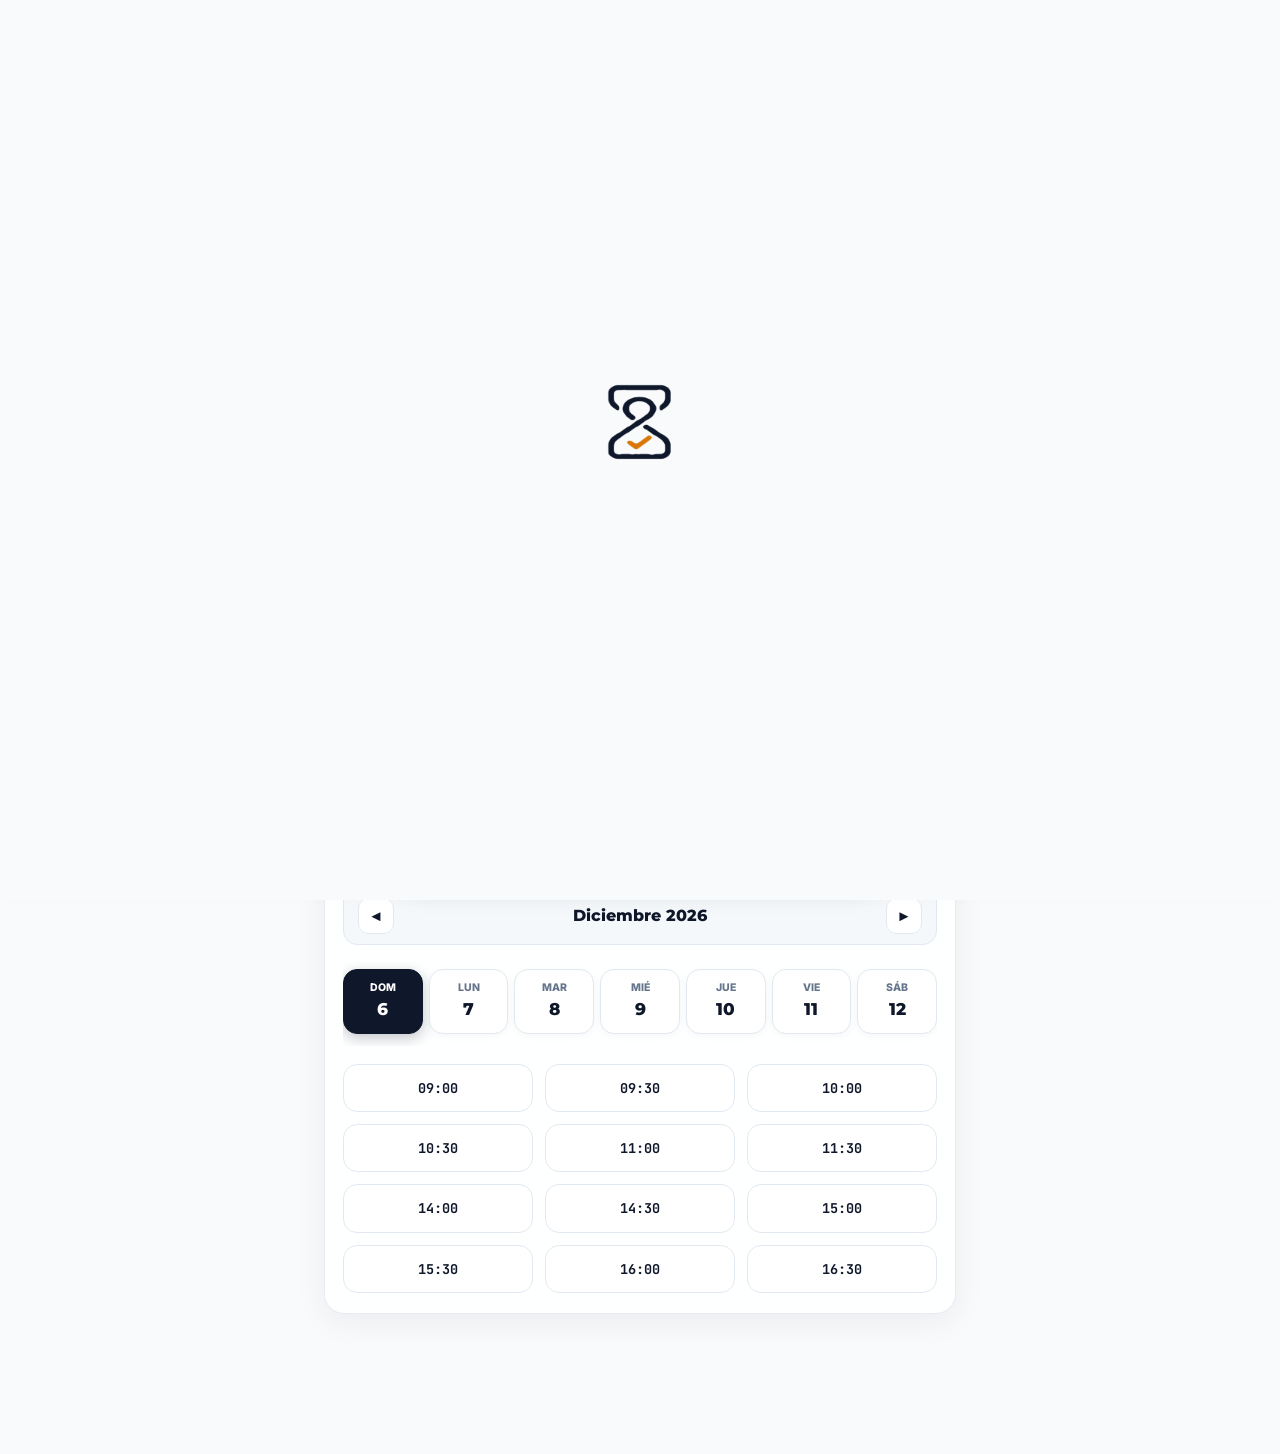
==== static/index.html @ 1163bff1 "fix(mobile): force dark theme-color #1D2524 for phone status bar with white system icons in PWA" ====
<!DOCTYPE html>
<html class="light" lang="es">
<head>
  <meta charset="utf-8"/>
  <meta content="width=device-width, initial-scale=1.0, maximum-scale=1.0, user-scalable=no" name="viewport"/>
  <title>Consultorio Dr. Alejandro Pérez</title>
  <meta property="og:title" content="Consultorio Dr. Alejandro Pérez">
  <meta property="og:description" content="Agenda de turnos online">
  <link rel="icon" type="image/png" href="/static/favicon.png">
  <script>
    (function() {
      try {
        var saved = localStorage.getItem('prontoturno_theme');
        var isDark = saved === 'dark' || (!saved && window.matchMedia && window.matchMedia('(prefers-color-scheme: dark)').matches);
        if (isDark) {
          document.documentElement.classList.add('dark');
          document.documentElement.classList.remove('light');
        } else {
          document.documentElement.classList.remove('dark');
          document.documentElement.classList.add('light');
        }
      } catch(e) {}
    })();
  </script>
  <meta name="theme-color" content="#F8FAFC" id="meta-theme-color">
  <link rel="apple-touch-icon" href="/static/img/icon-192.png">
  <link rel="manifest" href="/static/manifest.json">
  <meta name="apple-mobile-web-app-capable" content="yes">
  <meta name="apple-mobile-web-app-status-bar-style" content="default">
  
  <!-- Fonts: Montserrat, Inter, JetBrains Mono -->
  <link href="https://fonts.googleapis.com/css2?family=Inter:wght@400;500;600;700&family=Montserrat:wght@600;700;800&family=JetBrains+Mono:wght@500;600;700&display=swap" rel="stylesheet"/>
  
  <!-- CSS Personalizado Ultra-Ajustado -->
  <link rel="stylesheet" href="/static/css/styles.css?v=20260904-obsidian-v12">
</head>
<body>

  <!-- ProntoTurno Animated Splash Screen (Breathing Hourglass & Smooth Sliding Text) -->
  <div id="app-splash-screen" class="splash-screen-overlay">
    <div class="splash-content-box">
      <div class="splash-logo-container">
        <img src="/static/img/prontoturno-icon.png" alt="ProntoTurno" class="splash-logo-img light-only" />
        <img src="/static/img/prontoturno-icon-dark.png" alt="ProntoTurno" class="splash-logo-img dark-only" />
      </div>
      <div class="splash-brand-title">
        <span class="splash-brand-name">ProntoTurno</span>
        <span class="splash-brand-badge">App</span>
      </div>
    </div>
  </div>

  <div class="app-container">
    
    <!-- Header Fijo Institucional (Fondo #F8FAFC idéntico al cuerpo) -->
    <header class="brand-header-sticky">
      <div class="sticky-top-bar">
        <!-- Isotipo y Marca Oficial ProntoTurno App (Ultra-HD Vectorial) -->
        <div class="tuturno-logo-box">
          <img src="/static/img/prontoturno-icon.png" alt="ProntoTurno" class="prontoturno-header-icon light-only" />
          <img src="/static/img/prontoturno-icon-dark.png" alt="ProntoTurno" class="prontoturno-header-icon dark-only" />
          <div class="brand-title-box">
            <span class="brand-name">ProntoTurno</span>
            <span class="brand-badge-app">App</span>
          </div>
        </div>

        <!-- Botón Modo Oscuro / Claro Premium -->
        <button id="theme-toggle-pwa" title="Cambiar a Modo Oscuro / Claro" class="theme-toggle-btn" aria-label="Cambiar tema">
          <svg id="pwa-theme-icon-moon" width="17" height="17" viewBox="0 0 24 24" fill="none" stroke="currentColor" stroke-width="2.2" stroke-linecap="round" stroke-linejoin="round">
            <path d="M21 12.79A9 9 0 1 1 11.21 3 7 7 0 0 0 21 12.79z"></path>
          </svg>
          <svg id="pwa-theme-icon-sun" width="17" height="17" viewBox="0 0 24 24" fill="none" stroke="#F59E0B" stroke-width="2.2" stroke-linecap="round" stroke-linejoin="round" style="display: none;">
            <circle cx="12" cy="12" r="5"></circle>
            <line x1="12" y1="1" x2="12" y2="3"></line>
            <line x1="12" y1="21" x2="12" y2="23"></line>
            <line x1="4.22" y1="4.22" x2="5.64" y2="5.64"></line>
            <line x1="18.36" y1="18.36" x2="19.78" y2="19.78"></line>
            <line x1="1" y1="12" x2="3" y2="12"></line>
            <line x1="21" y1="12" x2="23" y2="12"></line>
            <line x1="4.22" y1="19.78" x2="5.64" y2="18.36"></line>
            <line x1="18.36" y1="5.64" x2="19.78" y2="4.22"></line>
          </svg>
        </button>
      </div>

      <!-- Nombre del Consultorio / Dr. Alejandro Pérez (Fondo #F8FAFC) -->
      <div class="client-business-header">
        <div>
          <h1 class="client-doctor-name">Dr. Alejandro Pérez</h1>
          <p class="client-doctor-sub">Consultorio Odontológico Especializado</p>
        </div>
      </div>
    </header>
    
    <!-- Banner Limpio y Claro de Reprogramación con Isotipo Oficial -->
    <div id="express-reschedule-banner" style="display: none; background: #FFFFFF; border: 1.5px solid #E2E8F0; border-radius: 20px; padding: 16px 18px; margin-bottom: 18px; box-shadow: 0 4px 16px rgba(15, 23, 42, 0.05);">
      <div style="display: flex; align-items: flex-start; gap: 14px;">
        <div style="width: 42px; height: 42px; border-radius: 12px; background: #F8FAFC; border: 1px solid #E2E8F0; display: flex; align-items: center; justify-content: center; flex-shrink: 0; margin-top: 2px;">
          <img src="/static/img/prontoturno-icon.png" alt="ProntoTurno" style="width: 26px; height: 26px; object-fit: contain;" />
        </div>
        <div style="flex: 1; min-width: 0;">
          <div style="display: flex; align-items: center; justify-content: space-between; gap: 8px; margin-bottom: 4px;">
            <div style="font-family: 'Montserrat', sans-serif; font-size: 15px; font-weight: 800; color: #0F172A; line-height: 1.2;" id="express-greeting-title">Reprogramando Turno</div>
            <span style="padding: 3px 8px; background: #FEF3C7; border: 1px solid #FDE68A; border-radius: 8px; font-size: 10.5px; font-weight: 700; color: #92400E; font-family: 'JetBrains Mono', monospace; flex-shrink: 0;">
              Paso Único
            </span>
          </div>
          <div style="font-family: 'Inter', sans-serif; font-size: 13px; color: #334155; margin-bottom: 6px;">
            Tratamiento: <strong style="color: #D97706; font-weight: 700;" id="express-service-name">Odontología</strong>
          </div>
          <div style="display: inline-flex; align-items: center; gap: 6px; padding: 4px 10px; background: #F1F5F9; border-radius: 8px; font-family: 'JetBrains Mono', monospace; font-size: 11.5px; color: #475569;" id="express-current-slot-box">
            <span>📅 Turno actual:</span>
            <strong style="color: #0F172A;" id="express-current-datetime">--/-- a las --:-- hs</strong>
          </div>
          <p style="font-family: 'Inter', sans-serif; font-size: 12px; color: #64748B; margin-top: 8px; margin-bottom: 0; line-height: 1.4;">
            Elegí tu nuevo día y horario disponible a continuación para confirmar el cambio.
          </p>
        </div>
      </div>
    </div>

    <!-- Sección: Consultar mi turno por celular -->
    <section class="section-card" id="phone-lookup-section">
      <h2 class="section-title">
        <span class="title-icon">
          <svg width="18" height="18" viewBox="0 0 24 24" fill="none" stroke="currentColor" stroke-width="2.5" stroke-linecap="round" stroke-linejoin="round"><path d="M22 16.92v3a2 2 0 0 1-2.18 2 19.79 19.79 0 0 1-8.63-3.07A19.5 19.5 0 0 1 4.69 12 19.79 19.79 0 0 1 1.61 3.5 2 2 0 0 1 3.6 1.32h3a2 2 0 0 1 2 1.72 12.84 12.84 0 0 0 .7 2.81 2 2 0 0 1-.45 2.11L7.91 9a16 16 0 0 0 6.09 6.09l1.06-.95a2 2 0 0 1 2.11-.45 12.84 12.84 0 0 0 2.81.7A2 2 0 0 1 22 16.92z"/></svg>
        </span>
        <span>¿Tenés turno? Consultá o cancelá</span>
      </h2>
      <p style="font-size: 13px; color: #64748B; margin-bottom: 16px; line-height: 1.5;">Ingresá tu número de celular para ver tu turno agendado.</p>
      <div class="phone-input-row">
        <input
          type="tel"
          id="phone-lookup-input"
          class="phone-input-field"
          placeholder="Ej: 2302208750"
          maxlength="20"
          inputmode="tel"
        />
        <button type="button" class="phone-lookup-btn" id="btn-phone-lookup">
          Consultar
        </button>
      </div>
      <div id="phone-lookup-error" style="display:none; margin-top: 10px; font-size: 12.5px; color: #DC2626; font-weight: 600;"></div>
    </section>

    <!-- Tarjeta de Cita Activa (oculta por defecto) -->
    <section class="active-appt-card" id="active-appt-section" style="display:none;">
      <div class="active-appt-header">
        <div class="active-appt-badge">● Turno Agendado</div>
        <div class="active-appt-patient-name" id="active-appt-patient-name"></div>
      </div>
      <div class="active-appt-body">
        <div class="active-appt-row">
          <span class="active-appt-label">Tratamiento</span>
          <span class="active-appt-value" id="active-appt-service"></span>
        </div>
        <div class="active-appt-row">
          <span class="active-appt-label">Fecha</span>
          <span class="active-appt-value" id="active-appt-date"></span>
        </div>
        <div class="active-appt-row">
          <span class="active-appt-label">Horario</span>
          <span class="active-appt-value" id="active-appt-time"></span>
        </div>
      </div>
      <div class="active-appt-actions">
        <button type="button" class="appt-btn-cancel" id="btn-appt-cancel">Cancelar turno</button>
        <button type="button" class="appt-btn-reschedule" id="btn-appt-reschedule">Reprogramar</button>
      </div>
      <!-- Mensaje de confirmación tras cancelar -->
      <div id="appt-cancel-confirm" style="display:none; margin-top: 14px; padding: 12px 16px; background: rgba(220,38,38,0.07); border: 1.5px solid rgba(220,38,38,0.2); border-radius: 10px; font-size: 13px; color: #DC2626; font-weight: 600; text-align: center;">
        Turno cancelado. El horario quedó disponible para otros pacientes.
      </div>
    </section>

    <!-- Indicador Compacto del Tratamiento Seleccionado -->
    <div class="service-collapsed-bar" id="service-collapsed-bar">
      <div>
        <div style="font-size: 10px; text-transform: uppercase; color: #64748B; font-weight: 700; letter-spacing: 0.05em;">Tratamiento Elegido</div>
        <div class="collapsed-service-name" id="collapsed-service-name">Ortodoncia / Control</div>
      </div>
      <button type="button" class="collapsed-change-btn" id="btn-change-service">
        <span>Cambiar ▾</span>
      </button>
    </div>

    <!-- 1. Selecciona un Servicio (Grid Bento de 2 Columnas) -->
    <section class="section-card" id="services-section">
      <h2 class="section-title">
        <span class="title-icon">
          <svg width="18" height="18" viewBox="0 0 24 24" fill="none" stroke="currentColor" stroke-width="2.5" stroke-linecap="round" stroke-linejoin="round"><path d="M19 14c1.49-1.46 3-3.21 3-5.5A5.5 5.5 0 0 0 16.5 3c-1.76 0-3 .5-4.5 2-1.5-1.5-2.74-2-4.5-2A5.5 5.5 0 0 0 2 8.5c0 2.3 1.5 4.05 3 5.5l7 7Z"/></svg>
        </span>
        <span>1. Tratamiento / Especialidad</span>
      </h2>

      <div class="service-grid" id="services-container">
        <!-- Renderizado dinámico de tratamientos -->
      </div>
    </section>

    <!-- 2. Elige Fecha y Horario (Calendario sin días pasados) -->
    <section class="calendar-card" id="calendar-section">
      <h2 class="section-title">
        <span class="title-icon">
          <svg width="18" height="18" viewBox="0 0 24 24" fill="none" stroke="currentColor" stroke-width="2.5" stroke-linecap="round" stroke-linejoin="round"><rect x="3" y="4" width="18" height="18" rx="2" ry="2"/><line x1="16" y1="2" x2="16" y2="6"/><line x1="8" y1="2" x2="8" y2="6"/><line x1="3" y1="10" x2="21" y2="10"/></svg>
        </span>
        <span>2. Día y Horario Disponible</span>
      </h2>
      
      <!-- Navegador de Mes Ultra-Intuitivo (◄ Agosto 2026 ►) -->
      <div class="calendar-header-nav">
        <button type="button" class="month-nav-btn" id="btn-prev-week" title="Semana anterior">◄</button>
        <span class="month-title" id="current-month-year">Agosto 2026</span>
        <button type="button" class="month-nav-btn" id="btn-next-week" title="Semana siguiente">►</button>
      </div>

      <!-- Píldoras de fechas libres encuadradas -->
      <div class="date-scroll" id="date-scroll-container">
        <!-- Solo días disponibles futuros -->
      </div>

      <!-- Grilla de Horarios Renderizada al Instante -->
      <div class="time-grid" id="slots-container">
        <!-- Horarios dinámicos libres / ocupados -->
      </div>
    </section>

  </div>

  <!-- Botón Principal 100% FIJO en la parte inferior (Sin líneas de corte, Fondo #F8FAFC) -->
  <div class="fixed-bottom-bar-wrapper">
    <button class="btn-primary-sticky" id="btn-open-modal" disabled>
      <span>Confirmar Horario Elegido</span>
      <span>→</span>
    </button>
  </div>

  <!-- Modal/Drawer de Confirmación con Resumen Claro del Turno Elegido -->
  <div class="modal-overlay" id="booking-modal">
    <div class="modal-card">
      <h3 class="font-display font-bold text-lg mb-1" id="booking-modal-title">Confirmar Reserva de Turno</h3>
      <p class="text-xs text-slate-500 mb-4">Por favor, revisa el detalle de tu cita antes de completar tus datos.</p>
      
      <!-- Banner Resumen Claro de la Especialidad, Fecha y Hora Elegida -->
      <div class="booking-summary-card">
        <div class="summary-row">
          <span class="summary-label">Tratamiento</span>
          <span class="summary-value" id="summary-service-name">Ortodoncia / Control</span>
        </div>
        <div class="summary-row">
          <span class="summary-label">Fecha y Horario</span>
          <span class="summary-value" id="summary-date-time">Martes 11 de Agosto — 10:00 hs</span>
        </div>
        <div class="summary-row">
          <span class="summary-label">Duración y Valor</span>
          <div style="display: flex; gap: 8px; align-items: center;">
            <span class="text-[11px] text-slate-400" id="summary-service-duration">⏱ 120 min</span>
            <span class="summary-value-price" id="summary-service-price">$15.000 ARS</span>
          </div>
        </div>
      </div>

      <!-- Banner de Notificación de Error Ejecutivo -->
      <div id="modal-error-banner" style="display: none; background: #FEF2F2; border: 1.5px solid #FCA5A5; border-radius: 12px; padding: 12px 14px; margin-bottom: 14px; color: #991B1B; font-size: 13px; font-weight: 600;">
        <div style="display: flex; align-items: center; gap: 8px;">
          <span style="font-size: 16px;">⚠️</span>
          <span id="modal-error-text">No se pudo procesar la reserva.</span>
        </div>
      </div>

      <form id="booking-form">
        <div class="form-group">
          <label class="form-label">Nombre Completo</label>
          <input type="text" id="patient-name" class="form-input" placeholder="Ej. Juan Pérez" required autocomplete="off">
        </div>
        
        <div class="form-group">
          <label class="form-label">Celular (WhatsApp)</label>
          <input type="tel" id="patient-phone" class="form-input" placeholder="(+54) 2302 20875" required autocomplete="off">
        </div>

        <button type="submit" class="btn-primary-sticky btn-loading-sweep" id="btn-submit-modal" style="position: static; width: 100%; margin-top: 14px;">
          <span>Finalizar Reserva de Turno ✔</span>
        </button>
        <button type="button" id="btn-close-modal" style="width: 100%; background: none; border: none; padding: 12px; margin-top: 4px; font-weight: 600; cursor: pointer; font-size: 13px;">
          Cancelar
        </button>
      </form>
    </div>
  </div>

  <!-- Modal de Éxito / Confirmación de Turno Ejecutiva -->
  <div class="modal-overlay" id="success-modal">
    <div class="modal-card" style="text-align: center; border-top: 4px solid #10B981;">
      <div style="width: 56px; height: 56px; background: rgba(16, 185, 129, 0.15); color: #10B981; border-radius: 50%; display: flex; align-items: center; justify-content: center; margin: 0 auto 16px auto; border: 1.5px solid rgba(16, 185, 129, 0.3);">
        <svg width="28" height="28" viewBox="0 0 24 24" fill="none" stroke="#10B981" stroke-width="2.8" stroke-linecap="round" stroke-linejoin="round"><path d="M22 11.08V12a10 10 0 1 1-5.93-9.14"/><polyline points="22 4 12 14.01 9 11.01"/></svg>
      </div>

      <h3 class="font-display font-bold text-xl mb-1.5" id="success-modal-title">¡Reserva Confirmada!</h3>
      <p class="text-xs text-slate-500 mb-5 leading-relaxed" id="success-modal-desc">
        Te enviamos los detalles de tu turno por WhatsApp. Te esperamos en el consultorio.
      </p>

      <div class="p-4 rounded-2xl border border-slate-200 mb-5 text-left" id="success-details-card">
        <div class="text-[10px] font-bold text-slate-400 uppercase tracking-wider font-mono mb-1">Detalle de la Cita</div>
        <div class="font-display font-bold text-base" id="success-service-name">Ortodoncia / Control</div>
        <div class="font-mono text-sm font-bold text-amber-600 mt-1" id="success-date-time">Martes 11 de Agosto a las 10:00 hs</div>
        <div class="text-xs text-slate-500 mt-1.5" id="success-doctor-name">Dr. Alejandro Pérez</div>
      </div>

      <button type="button" id="btn-close-success-modal" class="btn-primary-sticky" style="position: static; width: 100%;">
        <span>Entendido ✔</span>
      </button>

      <div class="text-[11px] text-slate-400 font-sans italic font-medium mt-3.5 text-center">
        ¡Gracias por elegirnos! • ProntoTurno App
      </div>
    </div>
  </div>

  <!-- Modal Ejecutivo de Turno Existente / Auto-Gestión -->
  <div class="modal-overlay" id="existing-appointment-modal">
    <div class="modal-card" style="text-align: center;">
      <div style="width: 52px; height: 52px; background: rgba(217, 119, 6, 0.15); color: #D97706; border-radius: 16px; display: flex; align-items: center; justify-content: center; font-size: 22px; margin: 0 auto 14px auto; border: 1.5px solid rgba(217, 119, 6, 0.3);">
        📅
      </div>
      <h3 class="font-display font-bold text-lg mb-1.5">Turno Existente Detectado</h3>
      <p class="text-xs text-slate-500 leading-relaxed mb-4" id="existing-appt-info">
        Detectamos que ya tenés un turno activo agendado para este tratamiento.
      </p>

      <div style="display: flex; flex-direction: column; gap: 10px;">
        <button type="button" id="btn-reschedule-existing" class="btn-primary-sticky" style="position: static; width: 100%;">
          <span>🔄 Sí, Reprogramar por esta nueva fecha</span>
        </button>
        
        <button type="button" id="btn-cancel-existing" style="width: 100%; background: #FEF2F2; color: #DC2626; border: 1.5px solid #FECACA; border-radius: 14px; padding: 11px; font-size: 13px; font-weight: 700; cursor: pointer; transition: all 0.2s;">
          <span>❌ Cancelar mi turno actual</span>
        </button>
        
        <button type="button" id="btn-close-existing-modal" style="width: 100%; background: none; border: none; padding: 10px; font-weight: 600; cursor: pointer; font-size: 13px;">
          Conservar mi turno (Volver)
        </button>
      </div>
    </div>
  </div>

  <script src="/static/js/app.js?v=20260904-express-v7"></script>
  <script>
    if ('serviceWorker' in navigator) {
      window.addEventListener('load', () => {
        navigator.serviceWorker.register('/static/sw.js')
          .then(reg => console.log('[PWA] Service Worker registrado:', reg.scope))
          .catch(err => console.error('[PWA] Error SW:', err));
      });
    }
  </script>
</body>
</html>
---- static/css/styles.css ----
/* TuTurno Pro - Ultra-Intuitive Executive Precision Design System */

@import url('https://fonts.googleapis.com/css2?family=Inter:wght@400;500;600;700&family=Montserrat:wght@600;700;800&family=JetBrains+Mono:wght@500;600;700&display=swap');

:root {
  --primary-navy: #0F172A;
  --primary-container: #1E293B;
  --secondary-amber: #D97706;
  --amber-dark: #92400E;
  --amber-light: #FEF3C7;
  --bg-neutral: #F8FAFC;
  --surface-card: #FFFFFF;
  --surface-subtle: #F1F5F9;
  --text-dark: #0F172A;
  --text-muted: #64748B;
  --border-light: #E2E8F0;
  --radius-sm: 8px;
  --radius-md: 14px;
  --radius-lg: 20px;
  --radius-pill: 9999px;
  --shadow-soft: 0 4px 16px -2px rgba(15, 23, 42, 0.06);
  --shadow-elevated: 0 12px 28px -4px rgba(15, 23, 42, 0.16);
}

html.dark,
body.dark-theme,
[data-theme="dark"] {
  --primary-navy: #F4F4F6;
  --primary-container: #25302E;
  --secondary-amber: #D6C265;
  --amber-dark: #E6D585;
  --amber-light: rgba(214, 194, 101, 0.18);
  --bg-neutral: #1D2524;
  --surface-card: rgba(37, 48, 46, 0.92);
  --surface-subtle: rgba(29, 37, 36, 0.85);
  --text-dark: #F4F4F6;
  --text-muted: #94A3B8;
  --border-light: rgba(106, 106, 71, 0.35);
  --shadow-soft: 0 8px 24px 0 rgba(0, 0, 0, 0.35);
  --shadow-elevated: 0 16px 44px 0 rgba(0, 0, 0, 0.5);
}

* {
  box-sizing: border-box;
  margin: 0;
  padding: 0;
  -webkit-tap-highlight-color: transparent;
}

body {
  font-family: 'Inter', sans-serif;
  background-color: var(--bg-neutral);
  color: var(--text-dark);
  line-height: 1.5;
  min-height: 100vh;
}

h1, h2, h3, h4, .font-display {
  font-family: 'Montserrat', sans-serif;
}

/* ==========================================================================
   PRONTOTURNO ANIMATED SPLASH SCREEN (BREATHING LOGO & SLIDING TEXT)
   ========================================================================== */
.splash-screen-overlay {
  position: fixed;
  inset: 0;
  z-index: 99999;
  display: flex;
  align-items: center;
  justify-content: center;
  background-color: #F8FAFC;
  transition: opacity 0.6s cubic-bezier(0.16, 1, 0.3, 1), visibility 0.6s ease;
  pointer-events: all;
}

html.dark .splash-screen-overlay,
body.dark-theme .splash-screen-overlay {
  background-color: #1D2524 !important;
}

.splash-screen-overlay.fade-out {
  opacity: 0;
  visibility: hidden;
  pointer-events: none;
}

.splash-content-box {
  display: flex;
  flex-direction: column;
  align-items: center;
  justify-content: center;
  gap: 18px;
  user-select: none;
}

.splash-logo-container {
  width: 96px;
  height: 96px;
  display: flex;
  align-items: center;
  justify-content: center;
  animation: splashBreathe 2.8s ease-in-out infinite;
}

.splash-logo-img {
  width: 100%;
  height: 100%;
  object-fit: contain;
}

/* Universal Light/Dark Theme Visibility */
.dark-only {
  display: none !important;
}
.light-only {
  display: block !important;
}
span.light-only, a.light-only, svg.light-only {
  display: inline-block !important;
}

html.dark .dark-only,
body.dark-theme .dark-only {
  display: block !important;
}
html.dark span.dark-only,
body.dark-theme span.dark-only,
html.dark svg.dark-only,
body.dark-theme svg.dark-only {
  display: inline-block !important;
}

html.dark .light-only,
body.dark-theme .light-only {
  display: none !important;
}

@keyframes splashBreathe {
  0% { transform: scale(1); filter: drop-shadow(0 4px 12px rgba(15, 23, 42, 0.08)); }
  50% { transform: scale(1.09); filter: drop-shadow(0 10px 24px rgba(214, 194, 101, 0.25)); }
  100% { transform: scale(1); filter: drop-shadow(0 4px 12px rgba(15, 23, 42, 0.08)); }
}

.splash-brand-title {
  display: flex;
  align-items: baseline;
  gap: 6px;
  opacity: 0;
  transform: translateX(-40px);
  animation: splashSlidePauseExit 2.2s cubic-bezier(0.22, 1, 0.36, 1) 0.15s forwards;
}

.splash-brand-name {
  font-family: 'Montserrat', sans-serif;
  font-size: 26px;
  font-weight: 800;
  letter-spacing: -0.03em;
  color: #0F172A;
}

html.dark .splash-brand-name,
body.dark-theme .splash-brand-name {
  color: #F4F4F6 !important;
}

.splash-brand-badge {
  font-family: 'Montserrat', sans-serif;
  font-size: 16px;
  font-weight: 800;
  color: #D97706;
}

html.dark .splash-brand-badge,
body.dark-theme .splash-brand-badge {
  color: #D6C265 !important;
}

@keyframes splashSlidePauseExit {
  0% {
    opacity: 0;
    transform: translateX(-45px);
  }
  25% {
    opacity: 1;
    transform: translateX(0);
  }
  75% {
    opacity: 1;
    transform: translateX(0);
  }
  100% {
    opacity: 0;
    transform: translateX(35px);
  }
}

/* App Main Container */
.app-container {
  max-width: 580px;
  margin: 0 auto;
  padding: 0 16px 40px 16px;
  position: relative;
}

@media (min-width: 768px) {
  .app-container {
    max-width: 680px;
    padding: 20px 24px 60px 24px;
  }
}

/* Sticky Header Corporativo Fijo (Fondo idéntico al cuerpo #F8FAFC, 100% integrado sin líneas divisorias) */
.brand-header-sticky {
  position: sticky;
  top: 0;
  z-index: 60;
  background: #F8FAFC;
  padding: 14px 16px 8px 16px;
  margin: 0 -16px 10px -16px;
  border: none !important;
  border-bottom: none !important;
  box-shadow: none !important;
}

.sticky-top-bar {
  display: flex;
  align-items: center;
  justify-content: space-between;
  margin-bottom: 8px;
}

/* Logo Oficial ProntoTurno App 100% Transparente y Nítido */
.tuturno-logo-box {
  display: flex;
  align-items: center;
  gap: 9px;
  background: transparent;
  padding: 0;
}

.prontoturno-header-icon {
  width: 32px;
  height: 32px;
  object-fit: contain;
  flex-shrink: 0;
  display: block;
}

.brand-title-box {
  display: flex;
  align-items: baseline;
  gap: 5px;
}

.brand-name {
  font-family: 'Montserrat', sans-serif;
  font-size: 20px;
  font-weight: 800;
  color: var(--primary-navy);
  letter-spacing: -0.03em;
  line-height: 1;
}

.brand-badge-app {
  font-family: 'Montserrat', sans-serif;
  font-size: 13px;
  font-weight: 800;
  color: var(--secondary-amber);
  letter-spacing: -0.01em;
}

/* Encabezado Principal del Negocio Cliente (Dr. Alejandro Pérez - Fondo #F8FAFC) */
.client-business-header {
  background: #F8FAFC;
  color: var(--primary-navy);
  border-radius: var(--radius-md);
  padding: 10px 4px 4px 4px;
  margin-top: 2px;
  display: flex;
  align-items: center;
  justify-content: space-between;
}

.client-doctor-name {
  font-family: 'Montserrat', sans-serif;
  font-size: 21px;
  font-weight: 800;
  color: var(--primary-navy);
  letter-spacing: -0.02em;
  line-height: 1.2;
}

.client-doctor-sub {
  font-size: 12px;
  color: #64748B;
  font-weight: 600;
}

/* Section Cards & Bento Grid (Efecto Vidrio / Glassmorphism) */
.section-card {
  background: rgba(255, 255, 255, 0.85);
  backdrop-filter: blur(16px);
  -webkit-backdrop-filter: blur(16px);
  border-radius: var(--radius-lg);
  padding: 20px 18px;
  margin-bottom: 16px;
  border: 1.5px solid rgba(226, 232, 240, 0.8);
  box-shadow: 0 8px 32px 0 rgba(15, 23, 42, 0.06);
  transition: all 0.3s ease;
}

.section-card.collapsed {
  display: none !important;
}

.section-title {
  font-family: 'Montserrat', sans-serif;
  font-size: 14px;
  font-weight: 800;
  color: var(--primary-navy);
  margin-bottom: 16px;
  display: flex;
  align-items: center;
  gap: 10px;
  text-transform: uppercase;
  letter-spacing: 0.04em;
}

.title-icon {
  width: 32px;
  height: 32px;
  background: rgba(15, 23, 42, 0.07);
  color: var(--primary-navy);
  border-radius: 10px;
  display: flex;
  align-items: center;
  justify-content: center;
}

/* Barra Compacta del Tratamiento Seleccionado */
.service-collapsed-bar {
  display: none;
  background: var(--primary-navy);
  color: #FFFFFF;
  border-radius: var(--radius-md);
  padding: 12px 16px;
  margin-bottom: 16px;
  justify-content: space-between;
  align-items: center;
  box-shadow: 0 6px 16px rgba(15, 23, 42, 0.15);
  animation: slideDownFade 0.3s ease forwards;
}

.service-collapsed-bar.active {
  display: flex;
}

.collapsed-service-name {
  font-family: 'Montserrat', sans-serif;
  font-size: 14.5px;
  font-weight: 800;
  color: #FFFFFF;
}

/* Botón Cambiar Discreto y Elegante */
.collapsed-change-btn {
  font-family: 'Montserrat', sans-serif;
  font-size: 11.5px;
  font-weight: 700;
  color: var(--secondary-amber);
  background: rgba(255, 255, 255, 0.1);
  border: 1px solid rgba(217, 119, 6, 0.3);
  padding: 5px 12px;
  border-radius: var(--radius-pill);
  cursor: pointer;
  transition: all 0.2s ease;
}

.collapsed-change-btn:hover,
.collapsed-change-btn:active {
  background: var(--secondary-amber);
  color: #FFFFFF;
}

/* Service Grid (2 Columnas Bento - Efecto Vidrio Translúcido) */
.service-grid {
  display: grid;
  grid-template-columns: repeat(2, 1fr);
  gap: 12px;
}

.service-card {
  background: rgba(255, 255, 255, 0.65);
  backdrop-filter: blur(12px);
  -webkit-backdrop-filter: blur(12px);
  border: 1.5px solid rgba(226, 232, 240, 0.9);
  border-radius: var(--radius-md);
  padding: 14px;
  cursor: pointer;
  transition: all 0.25s ease;
  display: flex;
  flex-direction: column;
  justify-content: space-between;
  min-height: 115px;
  position: relative;
  box-shadow: 0 4px 16px 0 rgba(15, 23, 42, 0.04);
}

.service-card:hover {
  transform: translateY(-2px);
  border-color: var(--secondary-amber);
  background: rgba(255, 255, 255, 0.85);
}

.service-card.active {
  background: rgba(255, 255, 255, 0.96);
  backdrop-filter: blur(16px);
  -webkit-backdrop-filter: blur(16px);
  border-color: var(--secondary-amber);
  box-shadow: 0 10px 28px -4px rgba(217, 119, 6, 0.3);
  transform: scale(1.01);
}

.service-card.active::before {
  content: '✓';
  position: absolute;
  top: 10px;
  right: 10px;
  width: 20px;
  height: 20px;
  background: var(--secondary-amber);
  color: white;
  border-radius: 50%;
  display: flex;
  align-items: center;
  justify-content: center;
  font-size: 11px;
  font-weight: bold;
}

.service-name {
  font-family: 'Montserrat', sans-serif;
  font-size: 13.5px;
  font-weight: 800;
  color: var(--primary-navy);
  margin-bottom: 4px;
  line-height: 1.3;
}

.service-duration {
  font-size: 11.5px;
  color: var(--text-muted);
  font-weight: 600;
}

.service-price {
  font-family: 'JetBrains Mono', monospace;
  font-size: 13px;
  font-weight: 800;
  color: var(--secondary-amber);
  margin-top: 10px;
}

/* Tarjeta del Calendario (Efecto Vidrio Translúcido) */
.calendar-card {
  background: rgba(255, 255, 255, 0.85);
  backdrop-filter: blur(16px);
  -webkit-backdrop-filter: blur(16px);
  border-radius: var(--radius-lg);
  padding: 20px 18px;
  margin-bottom: 80px;
  border: 1.5px solid rgba(226, 232, 240, 0.8);
  box-shadow: 0 8px 32px 0 rgba(15, 23, 42, 0.06);
  /* Aislar layout para que clicks en date-pill no propaguen reflow fuera de la tarjeta */
  contain: layout;
  overflow-anchor: none;
}

.calendar-header-nav {
  display: flex;
  justify-content: space-between;
  align-items: center;
  margin-bottom: 16px;
  background: rgba(241, 245, 249, 0.7);
  padding: 10px 14px;
  border-radius: var(--radius-md);
  border: 1px solid var(--border-light);
}

.month-title {
  font-family: 'Montserrat', sans-serif;
  font-size: 15.5px;
  font-weight: 800;
  color: var(--primary-navy);
  text-transform: capitalize;
}

.month-nav-btn {
  background: #FFFFFF;
  border: 1.5px solid var(--border-light);
  width: 36px;
  height: 36px;
  border-radius: 10px;
  display: flex;
  align-items: center;
  justify-content: center;
  font-size: 15px;
  font-weight: 800;
  color: var(--primary-navy);
  cursor: pointer;
  transition: all 0.2s ease;
}

.month-nav-btn:hover,
.month-nav-btn:active {
  background: var(--secondary-amber);
  color: #FFFFFF;
  border-color: var(--secondary-amber);
}

/* Stacked Day Cards Deck - Fixed No-Shift Layout */
.date-scroll {
  display: flex;
  gap: 6px;
  justify-content: space-between;
  align-items: center;
  position: relative;
  padding: 8px 0 12px 0;
  width: 100%;
  box-sizing: border-box;
  overflow: hidden;
  /* Altura fija para que el row de dias nunca cambie su alto */
  min-height: 80px;
  overflow-anchor: none;
}

.date-pill {
  flex: 1 1 0px;
  min-width: 0;
  box-sizing: border-box;
  display: flex;
  flex-direction: column;
  align-items: center;
  justify-content: center;
  padding: 10px 2px;
  background: #FFFFFF;
  border: 1.5px solid var(--border-light);
  border-radius: 14px;
  cursor: pointer;
  box-shadow: 0 2px 8px rgba(15, 23, 42, 0.04);
  transition: background-color 0.2s ease, border-color 0.2s ease, box-shadow 0.2s ease;
  position: relative;
}

.date-pill:hover {
  border-color: var(--secondary-amber);
}

.date-pill.active {
  background: var(--primary-navy);
  border-color: var(--primary-navy);
  color: #FFFFFF !important;
  box-shadow: 0 4px 14px rgba(15, 23, 42, 0.25);
}

.date-pill.active .date-day,
.date-pill.active .date-num {
  color: #FFFFFF !important;
}

.date-day {
  font-size: 10.5px;
  font-weight: 800;
  text-transform: uppercase;
  color: var(--text-muted);
}

.date-num {
  font-family: 'Montserrat', sans-serif;
  font-size: 17px;
  font-weight: 800;
  color: var(--primary-navy);
  margin-top: 2px;
}

/* Time Slots Grid (Instant rendering & Fixed Height for zero shift) */
.time-grid {
  display: grid;
  grid-template-columns: repeat(3, 1fr);
  gap: 12px;
  margin-top: 18px;
  min-height: 210px;
  align-content: start;
}

.slot-pill {
  padding: 13px 6px;
  text-align: center;
  background: #FFFFFF;
  border: 1.5px solid var(--border-light);
  border-radius: var(--radius-md);
  font-family: 'JetBrains Mono', monospace;
  font-size: 13.5px;
  font-weight: 700;
  color: var(--primary-navy);
  cursor: pointer;
  transition: all 0.15s ease;
}

.slot-pill:hover:not(.disabled) {
  border-color: var(--secondary-amber);
  color: var(--secondary-amber);
  transform: translateY(-1px);
}

.slot-pill.selected {
  background: var(--secondary-amber);
  border-color: var(--secondary-amber);
  color: #FFFFFF !important;
  box-shadow: 0 6px 18px rgba(217, 119, 6, 0.35);
  transform: scale(1.03);
}

.slot-pill.disabled {
  background: #F1F5F9;
  border-color: #E2E8F0;
  color: #94A3B8;
  text-decoration: line-through;
  cursor: not-allowed;
  opacity: 0.5;
}

/* 100% Fixed Bottom Bar Wrapper (Fondo idéntico al cuerpo #F8FAFC, Sin líneas de corte) */
.fixed-bottom-bar-wrapper {
  position: fixed !important;
  bottom: 0 !important;
  left: 0 !important;
  right: 0 !important;
  top: auto !important;
  z-index: 9999 !important;
  padding: 12px 16px 16px 16px !important;
  background: rgba(248, 250, 252, 0.95) !important;
  backdrop-filter: blur(20px) !important;
  -webkit-backdrop-filter: blur(20px) !important;
  border-top: none !important;
  display: flex !important;
  justify-content: center !important;
  box-shadow: 0 -10px 24px rgba(15, 23, 42, 0.03) !important;
}

.btn-primary-sticky {
  position: relative !important;
  bottom: auto !important;
  width: 100% !important;
  max-width: 488px !important;
  min-height: 52px !important;
  padding: 15px 22px !important;
  background: var(--primary-navy) !important;
  color: #FFFFFF !important;
  border: none !important;
  border-radius: var(--radius-md) !important;
  font-family: 'Montserrat', sans-serif !important;
  font-size: 14.5px !important;
  font-weight: 800 !important;
  cursor: pointer !important;
  transition: all 0.25s ease !important;
  box-shadow: var(--shadow-elevated) !important;
  display: flex !important;
  align-items: center !important;
  justify-content: center !important;
  gap: 10px !important;
}

.btn-primary-sticky:disabled {
  background: #94A3B8;
  cursor: not-allowed;
  box-shadow: none;
  opacity: 0.65;
}

.btn-primary-sticky:not(:disabled):hover,
.btn-primary-sticky:not(:disabled):active {
  background: #1E293B;
  transform: translateY(-2px);
  box-shadow: 0 14px 28px -5px rgba(15, 23, 42, 0.4);
}

/* Banner de Resumen Claro en el Modal de Confirmación */
.booking-summary-card {
  background: var(--primary-navy);
  color: #FFFFFF;
  border-radius: var(--radius-md);
  padding: 16px 18px;
  margin-bottom: 20px;
  border-left: 4px solid var(--secondary-amber);
  box-shadow: var(--shadow-soft);
}

.summary-row {
  display: flex;
  justify-content: space-between;
  align-items: center;
  margin-bottom: 8px;
  font-size: 13px;
}

.summary-row:last-child {
  margin-bottom: 0;
}

.summary-label {
  color: #94A3B8;
  font-size: 11.5px;
  text-transform: uppercase;
  font-weight: 700;
  letter-spacing: 0.04em;
}

.summary-value {
  font-family: 'Montserrat', sans-serif;
  font-weight: 800;
  color: #FFFFFF;
  font-size: 13.5px;
}

.summary-value-price {
  font-family: 'JetBrains Mono', monospace;
  font-weight: 800;
  color: var(--secondary-amber);
  font-size: 14px;
}

/* Modal Overlay & Drawer (z-index superior a la barra inferior) */
.modal-overlay {
  position: fixed;
  top: 0;
  left: 0;
  width: 100%;
  height: 100%;
  background: rgba(15, 23, 42, 0.65);
  backdrop-filter: blur(8px);
  -webkit-backdrop-filter: blur(8px);
  display: flex;
  align-items: flex-end;
  justify-content: center;
  z-index: 10000 !important;
  opacity: 0;
  pointer-events: none;
  transition: opacity 0.3s ease;
}

.modal-overlay.active {
  opacity: 1;
  pointer-events: auto;
}

.modal-card {
  width: 100%;
  max-width: 480px;
  background: #FFFFFF;
  border-top-left-radius: 24px;
  border-top-right-radius: 24px;
  padding: 26px 22px;
  box-shadow: 0 -10px 30px rgba(0, 0, 0, 0.2);
  transform: translateY(100%);
  transition: transform 0.35s cubic-bezier(0.16, 1, 0.3, 1);
}

.modal-overlay.active .modal-card {
  transform: translateY(0);
}

.form-group {
  margin-bottom: 16px;
}

/* Thin subtle loading sweep line for submit button (Barrida delgada y sutil continua) */
.btn-loading-sweep {
  position: relative !important;
  overflow: hidden !important;
}

.btn-loading-sweep::after {
  content: '';
  position: absolute;
  bottom: 0;
  left: 0;
  height: 3.5px;
  width: 0%;
  background: linear-gradient(90deg, #D97706, #F59E0B, #FBBF24);
  box-shadow: 0 0 12px rgba(217, 119, 6, 0.9);
}

@keyframes continuousSweep {
  0% { width: 0%; left: 0%; }
  50% { width: 75%; left: 15%; }
  100% { width: 100%; left: 0%; }
}

.btn-loading-sweep.loading::after {
  animation: continuousSweep 1.1s cubic-bezier(0.4, 0, 0.2, 1) infinite;
}

.form-label {
  display: block;
  font-size: 11.5px;
  font-weight: 700;
  color: var(--text-dark);
  text-transform: uppercase;
  letter-spacing: 0.05em;
  margin-bottom: 6px;
}

.form-input {
  width: 100%;
  padding: 14px 16px;
  border-radius: var(--radius-md);
  border: 1.5px solid var(--border-light);
  font-family: 'Inter', sans-serif;
  font-size: 14.5px;
  background: var(--bg-neutral);
  transition: all 0.2s ease;
}

.form-input:focus {
  outline: none;
  border-color: var(--primary-navy);
  background: #FFFFFF;
  box-shadow: 0 0 0 3px rgba(15, 23, 42, 0.12);
}

/* Animations */
@keyframes slideDownFade {
  from { opacity: 0; transform: translateY(-8px); }
  to { opacity: 1; transform: translateY(0); }
}

/* ─── Phone Lookup Section ─── */
.phone-input-row {
  display: flex;
  gap: 10px;
  align-items: center;
}

.phone-input-field {
  flex: 1;
  height: 48px;
  padding: 0 14px;
  font-family: 'JetBrains Mono', monospace;
  font-size: 15px;
  font-weight: 700;
  color: var(--primary-navy);
  background: #FFFFFF;
  border: 1.5px solid var(--border-light);
  border-radius: var(--radius-md);
  outline: none;
  transition: border-color 0.2s ease, box-shadow 0.2s ease;
}

.phone-input-field:focus {
  border-color: var(--primary-navy);
  box-shadow: 0 0 0 3px rgba(15, 23, 42, 0.10);
}

.phone-lookup-btn {
  height: 48px;
  padding: 0 20px;
  background: var(--primary-navy);
  color: #FFFFFF;
  font-family: 'Montserrat', sans-serif;
  font-size: 13.5px;
  font-weight: 800;
  border: none;
  border-radius: var(--radius-md);
  cursor: pointer;
  white-space: nowrap;
  transition: background 0.2s ease, transform 0.1s ease;
}

.phone-lookup-btn:hover {
  background: var(--primary-container);
}

.phone-lookup-btn:active {
  transform: scale(0.97);
}

/* ─── Active Appointment Card (Minimalist Premium) ─── */
.active-appt-card {
  background: #FFFFFF;
  border-radius: var(--radius-lg);
  padding: 20px 20px 18px 20px;
  margin-bottom: 16px;
  border: 1px solid #E2E8F0;
  box-shadow: 0 4px 20px -2px rgba(15, 23, 42, 0.05);
  animation: slideDownFade 0.25s ease;
  transition: box-shadow 0.2s ease, border-color 0.2s ease;
}

.active-appt-card:hover {
  border-color: #CBD5E1;
  box-shadow: 0 8px 26px -4px rgba(15, 23, 42, 0.08);
}

.active-appt-header {
  display: flex;
  align-items: flex-start;
  justify-content: space-between;
  gap: 12px;
  margin-bottom: 14px;
}

.active-appt-title-group {
  display: flex;
  flex-direction: column;
  gap: 3px;
}

.active-appt-service-name {
  font-family: 'Montserrat', sans-serif;
  font-size: 16px;
  font-weight: 700;
  color: #0F172A;
  line-height: 1.25;
}

.active-appt-patient-name {
  font-family: 'Montserrat', sans-serif;
  font-size: 13px;
  font-weight: 500;
  color: #64748B;
}

.active-appt-patient-name strong {
  color: #334155;
  font-weight: 600;
}

.active-appt-badge {
  display: inline-flex;
  align-items: center;
  gap: 6px;
  font-family: 'Montserrat', sans-serif;
  font-size: 11.5px;
  font-weight: 600;
  color: #047857;
  background: #ECFDF5;
  padding: 4px 10px;
  border-radius: 9999px;
  border: 1px solid rgba(16, 185, 129, 0.25);
  white-space: nowrap;
}

.badge-dot {
  width: 6px;
  height: 6px;
  border-radius: 50%;
  background: #10B981;
  display: inline-block;
}

.active-appt-datetime {
  display: flex;
  align-items: center;
  gap: 10px;
  padding: 11px 14px;
  background: #F8FAFC;
  border-radius: var(--radius-md);
  border: 1px solid #F1F5F9;
  color: #334155;
  font-family: 'Montserrat', sans-serif;
  font-size: 13.5px;
  font-weight: 600;
  margin-bottom: 16px;
}

.appt-datetime-item {
  display: inline-flex;
  align-items: center;
  gap: 7px;
}

.appt-datetime-item svg {
  color: #64748B;
  flex-shrink: 0;
}

.appt-datetime-divider {
  color: #CBD5E1;
  font-weight: 700;
}

.active-appt-actions {
  display: flex;
  flex-direction: column;
  gap: 8px;
}

.appt-btn-reschedule {
  width: 100%;
  padding: 11px 16px;
  background: #0F172A;
  color: #FFFFFF;
  font-family: 'Montserrat', sans-serif;
  font-size: 13.5px;
  font-weight: 700;
  border: none;
  border-radius: var(--radius-md);
  cursor: pointer;
  transition: background 0.18s ease, transform 0.1s ease;
  box-shadow: 0 2px 6px rgba(15, 23, 42, 0.1);
  text-align: center;
}

.appt-btn-reschedule:hover {
  background: #1E293B;
}

.appt-btn-cancel {
  width: 100%;
  padding: 8px 12px;
  background: transparent;
  color: #94A3B8;
  font-family: 'Montserrat', sans-serif;
  font-size: 12.5px;
  font-weight: 600;
  border: none;
  border-radius: var(--radius-sm);
  cursor: pointer;
  transition: color 0.18s ease, background 0.18s ease;
  text-align: center;
}

.appt-btn-cancel:hover {
  color: #DC2626;
  background: #FEF2F2;
}

.appt-btn-reschedule:active,
.appt-btn-cancel:active {
  transform: scale(0.98);
}

/* ==========================================================================
   PRONTOTURNO OBSIDIAN GOLD DARK THEME (HIGH-END INDUSTRIAL DESIGN)
   ========================================================================== */

/* Theme Toggle Button Premium */
.theme-toggle-btn {
  width: 36px;
  height: 36px;
  border-radius: 50%;
  background: #FFFFFF;
  border: 1.5px solid #E2E8F0;
  display: flex;
  align-items: center;
  justify-content: center;
  cursor: pointer;
  transition: all 0.22s cubic-bezier(0.16, 1, 0.3, 1);
  color: #0F172A;
  box-shadow: 0 2px 8px rgba(15, 23, 42, 0.05);
  flex-shrink: 0;
}

.theme-toggle-btn:hover {
  transform: scale(1.06);
  border-color: #CBD5E1;
  box-shadow: 0 4px 12px rgba(15, 23, 42, 0.1);
}

.theme-toggle-btn:active {
  transform: scale(0.95);
}

/* Base Dark Canvas */
html.dark body,
body.dark-theme {
  background-color: #1D2524 !important;
  color: #F4F4F6 !important;
}

/* Header Fijo Corporativo */
html.dark .brand-header-sticky,
body.dark-theme .brand-header-sticky,
html.dark .client-business-header,
body.dark-theme .client-business-header {
  background: #1D2524 !important;
  border: none !important;
  border-bottom: none !important;
  box-shadow: none !important;
}

html.dark .brand-name,
body.dark-theme .brand-name,
html.dark .client-doctor-name,
body.dark-theme .client-doctor-name {
  color: #F4F4F6 !important;
}

html.dark .brand-badge-app,
body.dark-theme .brand-badge-app {
  color: #D6C265 !important;
}

html.dark .client-doctor-sub,
body.dark-theme .client-doctor-sub {
  color: #94A3B8 !important;
}

/* Theme Toggle Button Dark */
html.dark .theme-toggle-btn,
body.dark-theme .theme-toggle-btn {
  background: rgba(45, 58, 56, 0.8) !important;
  backdrop-filter: blur(16px) !important;
  -webkit-backdrop-filter: blur(16px) !important;
  border: 1px solid rgba(214, 194, 101, 0.35) !important;
  color: #D6C265 !important;
  box-shadow: 0 2px 8px rgba(0, 0, 0, 0.25) !important;
}

html.dark .theme-toggle-btn:hover,
body.dark-theme .theme-toggle-btn:hover {
  border-color: #D6C265 !important;
  color: #E6D585 !important;
  box-shadow: 0 4px 14px rgba(214, 194, 101, 0.3) !important;
}

/* Tarjetas Principales & Calendario (Dark Olive Surface) */
html.dark .section-card,
body.dark-theme .section-card,
html.dark .calendar-card,
body.dark-theme .calendar-card,
html.dark .citaly-card,
body.dark-theme .citaly-card {
  background: rgba(37, 48, 46, 0.92) !important;
  backdrop-filter: blur(24px) saturate(140%) !important;
  -webkit-backdrop-filter: blur(24px) saturate(140%) !important;
  border: 1px solid rgba(106, 106, 71, 0.35) !important;
  box-shadow: 0 12px 36px 0 rgba(0, 0, 0, 0.4), inset 0 1px 0 0 rgba(214, 194, 101, 0.08) !important;
  color: #F4F4F6 !important;
}

html.dark .section-title,
body.dark-theme .section-title {
  color: #F4F4F6 !important;
}

html.dark .section-title .title-icon,
body.dark-theme .section-title .title-icon {
  background: rgba(63, 69, 58, 0.7) !important;
  color: #D6C265 !important;
  border: 1px solid rgba(214, 194, 101, 0.25) !important;
}

/* Tarjetas de Tratamiento / Servicio (2 Columnas Bento) */
html.dark .service-card,
body.dark-theme .service-card,
html.dark .service-item,
body.dark-theme .service-item {
  background: rgba(31, 41, 39, 0.85) !important;
  backdrop-filter: blur(12px) !important;
  -webkit-backdrop-filter: blur(12px) !important;
  border: 1px solid rgba(63, 69, 58, 0.8) !important;
  color: #F4F4F6 !important;
  box-shadow: 0 4px 14px rgba(0, 0, 0, 0.25) !important;
}

html.dark .service-card .service-name,
body.dark-theme .service-card .service-name,
html.dark .service-item .service-name,
body.dark-theme .service-item .service-name {
  color: #F4F4F6 !important;
}

html.dark .service-card .service-duration,
body.dark-theme .service-card .service-duration,
html.dark .service-item .service-duration,
body.dark-theme .service-item .service-duration {
  color: #94A3B8 !important;
}

html.dark .service-card .service-price,
body.dark-theme .service-card .service-price,
html.dark .service-item .service-price,
body.dark-theme .service-item .service-price {
  color: #D6C265 !important;
}

html.dark .service-card:hover,
body.dark-theme .service-card:hover,
html.dark .service-item:hover,
body.dark-theme .service-item:hover {
  background: rgba(45, 58, 56, 0.9) !important;
  border-color: rgba(214, 194, 101, 0.45) !important;
}

html.dark .service-card.active,
body.dark-theme .service-card.active,
html.dark .service-item.selected,
body.dark-theme .service-item.selected {
  background: rgba(45, 58, 56, 0.98) !important;
  border: 1.5px solid #D6C265 !important;
  box-shadow: 0 6px 20px rgba(0, 0, 0, 0.4) !important;
}

html.dark .service-card.active::before,
body.dark-theme .service-card.active::before {
  background: #D6C265 !important;
  color: #1D2524 !important;
  font-weight: 900 !important;
}

html.dark .service-card.active .service-name,
body.dark-theme .service-card.active .service-name,
html.dark .service-item.selected .service-name,
body.dark-theme .service-item.selected .service-name {
  color: #D6C265 !important;
  font-weight: 800 !important;
}

html.dark .service-card.active .service-duration,
body.dark-theme .service-card.active .service-duration,
html.dark .service-item.selected .service-duration,
body.dark-theme .service-item.selected .service-duration {
  color: #CBD5E1 !important;
}

html.dark .service-card.active .service-price,
body.dark-theme .service-card.active .service-price,
html.dark .service-item.selected .service-price,
body.dark-theme .service-item.selected .service-price {
  color: #E6D585 !important;
}

/* Barra Compacta del Tratamiento Seleccionado */
html.dark .service-collapsed-bar,
body.dark-theme .service-collapsed-bar {
  background: rgba(37, 48, 46, 0.95) !important;
  border: 1px solid rgba(214, 194, 101, 0.4) !important;
  box-shadow: 0 6px 20px rgba(0, 0, 0, 0.3) !important;
}

html.dark .collapsed-service-name,
body.dark-theme .collapsed-service-name {
  color: #D6C265 !important;
}

html.dark .collapsed-change-btn,
body.dark-theme .collapsed-change-btn {
  background: rgba(214, 194, 101, 0.15) !important;
  color: #D6C265 !important;
  border: 1px solid rgba(214, 194, 101, 0.4) !important;
}

html.dark .collapsed-change-btn:hover,
body.dark-theme .collapsed-change-btn:hover {
  background: #D6C265 !important;
  color: #1D2524 !important;
}

/* Navegador del Calendario (Mes / Semana) */
html.dark .calendar-header-nav,
body.dark-theme .calendar-header-nav {
  background: rgba(29, 37, 36, 0.9) !important;
  border: 1px solid rgba(106, 106, 71, 0.4) !important;
}

html.dark .month-title,
body.dark-theme .month-title {
  color: #F4F4F6 !important;
}

html.dark .month-nav-btn,
body.dark-theme .month-nav-btn {
  background: rgba(37, 48, 46, 0.9) !important;
  border: 1px solid rgba(106, 106, 71, 0.5) !important;
  color: #D6C265 !important;
}

html.dark .month-nav-btn:hover,
body.dark-theme .month-nav-btn:hover {
  background: rgba(45, 58, 56, 1) !important;
  border-color: #D6C265 !important;
  color: #E6D585 !important;
}

/* Píldoras de Fechas (Date Pills) */
html.dark .date-pill,
body.dark-theme .date-pill,
html.dark .date-chip,
body.dark-theme .date-chip {
  background: rgba(31, 41, 39, 0.85) !important;
  border: 1px solid rgba(63, 69, 58, 0.8) !important;
  color: #A1A1AA !important;
  box-shadow: 0 2px 8px rgba(0, 0, 0, 0.2) !important;
}

html.dark .date-pill .date-day,
body.dark-theme .date-pill .date-day,
html.dark .date-chip .date-day,
body.dark-theme .date-chip .date-day {
  color: #94A3B8 !important;
}

html.dark .date-pill .date-num,
body.dark-theme .date-pill .date-num,
html.dark .date-chip .date-num,
body.dark-theme .date-chip .date-num {
  color: #F4F4F6 !important;
}

html.dark .date-pill:hover:not(.disabled),
body.dark-theme .date-pill:hover:not(.disabled),
html.dark .date-chip:hover:not(.disabled),
body.dark-theme .date-chip:hover:not(.disabled) {
  border-color: rgba(214, 194, 101, 0.45) !important;
  background: rgba(45, 58, 56, 0.9) !important;
}

html.dark .date-pill.active,
body.dark-theme .date-pill.active,
html.dark .date-chip.selected,
body.dark-theme .date-chip.selected {
  background: #D6C265 !important;
  border-color: #D6C265 !important;
  color: #1D2524 !important;
  box-shadow: 0 4px 14px rgba(0, 0, 0, 0.35) !important;
}

html.dark .date-pill.active .date-day,
body.dark-theme .date-pill.active .date-day,
html.dark .date-pill.active .date-num,
body.dark-theme .date-pill.active .date-num,
html.dark .date-chip.selected .date-day,
body.dark-theme .date-chip.selected .date-day,
html.dark .date-chip.selected .date-num,
body.dark-theme .date-chip.selected .date-num {
  color: #1D2524 !important;
  font-weight: 800 !important;
}

/* Botones de Horarios (Slots Grid) */
html.dark .slot-pill,
body.dark-theme .slot-pill,
html.dark .slot-btn,
body.dark-theme .slot-btn {
  background: rgba(31, 41, 39, 0.85) !important;
  border: 1px solid rgba(63, 69, 58, 0.8) !important;
  color: #F4F4F6 !important;
  box-shadow: 0 2px 8px rgba(0, 0, 0, 0.2) !important;
}

html.dark .slot-pill.available:hover:not(.disabled),
body.dark-theme .slot-pill.available:hover:not(.disabled),
html.dark .slot-btn:hover:not(:disabled),
body.dark-theme .slot-btn:hover:not(:disabled) {
  background: rgba(45, 58, 56, 0.95) !important;
  border-color: rgba(214, 194, 101, 0.6) !important;
  color: #D6C265 !important;
}

html.dark .slot-pill.selected,
body.dark-theme .slot-pill.selected,
html.dark .slot-btn.selected,
body.dark-theme .slot-btn.selected {
  background: #D6C265 !important;
  border-color: #D6C265 !important;
  color: #1D2524 !important;
  font-weight: 800 !important;
  box-shadow: 0 4px 14px rgba(0, 0, 0, 0.35) !important;
}

html.dark .slot-pill.disabled,
body.dark-theme .slot-pill.disabled,
html.dark .slot-btn:disabled,
body.dark-theme .slot-btn:disabled {
  background: rgba(29, 37, 36, 0.45) !important;
  border-color: rgba(63, 69, 58, 0.35) !important;
  color: #64748B !important;
  text-decoration: line-through;
  opacity: 0.45 !important;
}

/* Barra Inferior Fija & Botón Principal de Confirmación */
html.dark .fixed-bottom-bar-wrapper,
body.dark-theme .fixed-bottom-bar-wrapper {
  background: rgba(29, 37, 36, 0.95) !important;
  backdrop-filter: blur(20px) !important;
  -webkit-backdrop-filter: blur(20px) !important;
  border: none !important;
  box-shadow: 0 -8px 24px rgba(0, 0, 0, 0.4) !important;
}

html.dark .btn-primary-sticky,
body.dark-theme .btn-primary-sticky {
  background: #D6C265 !important;
  color: #1D2524 !important;
  font-weight: 800 !important;
  border: none !important;
  box-shadow: 0 4px 16px rgba(0, 0, 0, 0.35) !important;
}

html.dark .btn-primary-sticky:hover:not(:disabled),
body.dark-theme .btn-primary-sticky:hover:not(:disabled) {
  background: #E6D585 !important;
  box-shadow: 0 6px 20px rgba(214, 194, 101, 0.3) !important;
}

html.dark .btn-primary-sticky:disabled,
body.dark-theme .btn-primary-sticky:disabled {
  background: rgba(63, 69, 58, 0.6) !important;
  color: rgba(244, 244, 246, 0.4) !important;
  border: 1px solid rgba(106, 106, 71, 0.3) !important;
  opacity: 0.7 !important;
  box-shadow: none !important;
}

/* Consultar Turno por Celular */
html.dark .phone-input-field,
body.dark-theme .phone-input-field,
html.dark .input-field,
body.dark-theme .input-field,
html.dark input[type="text"],
body.dark-theme input[type="text"],
html.dark input[type="tel"],
body.dark-theme input[type="tel"] {
  background: rgba(29, 37, 36, 0.92) !important;
  border: 1px solid rgba(106, 106, 71, 0.5) !important;
  color: #F4F4F6 !important;
  backdrop-filter: blur(12px) !important;
  -webkit-backdrop-filter: blur(12px) !important;
}

html.dark .phone-input-field:focus,
body.dark-theme .phone-input-field:focus,
html.dark input:focus,
body.dark-theme input:focus {
  border-color: #D6C265 !important;
  box-shadow: 0 0 0 3px rgba(214, 194, 101, 0.25) !important;
}

html.dark .phone-lookup-btn,
body.dark-theme .phone-lookup-btn {
  background: #D6C265 !important;
  color: #1D2524 !important;
  font-weight: 800 !important;
  border: none !important;
  box-shadow: 0 2px 8px rgba(0, 0, 0, 0.25) !important;
}

html.dark .phone-lookup-btn:hover,
body.dark-theme .phone-lookup-btn:hover {
  background: #E6D585 !important;
}

/* Tarjeta de Cita Activa */
html.dark .active-appt-card,
body.dark-theme .active-appt-card {
  background: rgba(37, 48, 46, 0.92) !important;
  backdrop-filter: blur(20px) !important;
  -webkit-backdrop-filter: blur(20px) !important;
  border: 1px solid rgba(106, 106, 71, 0.45) !important;
  box-shadow: 0 6px 20px rgba(0, 0, 0, 0.3) !important;
}

html.dark .active-appt-patient-name,
body.dark-theme .active-appt-patient-name {
  color: #F4F4F6 !important;
}

html.dark .active-appt-badge,
body.dark-theme .active-appt-badge {
  background: rgba(116, 158, 144, 0.2) !important;
  color: #749E90 !important;
  border: 1px solid rgba(116, 158, 144, 0.4) !important;
}

html.dark .active-appt-label,
body.dark-theme .active-appt-label {
  color: #94A3B8 !important;
}

html.dark .active-appt-value,
body.dark-theme .active-appt-value {
  color: #F4F4F6 !important;
}

html.dark .appt-btn-reschedule,
body.dark-theme .appt-btn-reschedule {
  background: #D6C265 !important;
  color: #1D2524 !important;
  font-weight: 800 !important;
  border: none !important;
}

html.dark .appt-btn-reschedule:hover,
body.dark-theme .appt-btn-reschedule:hover {
  background: #E6D585 !important;
}

html.dark .appt-btn-cancel,
body.dark-theme .appt-btn-cancel {
  background: rgba(45, 58, 56, 0.8) !important;
  color: #CBD5E1 !important;
  border: 1px solid rgba(106, 106, 71, 0.45) !important;
}

html.dark .appt-btn-cancel:hover,
body.dark-theme .appt-btn-cancel:hover {
  background: rgba(239, 68, 68, 0.18) !important;
  color: #EF4444 !important;
  border-color: rgba(239, 68, 68, 0.4) !important;
}

/* Banner de Reprogramación Express */
html.dark #express-reschedule-banner,
body.dark-theme #express-reschedule-banner {
  background: rgba(37, 48, 46, 0.95) !important;
  backdrop-filter: blur(20px) !important;
  -webkit-backdrop-filter: blur(20px) !important;
  border: 1.5px solid rgba(214, 194, 101, 0.45) !important;
  box-shadow: 0 6px 20px rgba(0, 0, 0, 0.3) !important;
}

html.dark #express-greeting-title,
body.dark-theme #express-greeting-title {
  color: #D6C265 !important;
}

html.dark #express-current-slot-box,
body.dark-theme #express-current-slot-box {
  background: rgba(29, 37, 36, 0.85) !important;
  border: 1px solid rgba(106, 106, 71, 0.35) !important;
  color: #CBD5E1 !important;
}

html.dark #express-current-datetime,
body.dark-theme #express-current-datetime {
  color: #D6C265 !important;
}

/* Modales y Formularios */
html.dark .modal-card,
body.dark-theme .modal-card,
html.dark .modal-container,
body.dark-theme .modal-container {
  background: rgba(35, 46, 44, 0.98) !important;
  backdrop-filter: blur(32px) !important;
  -webkit-backdrop-filter: blur(32px) !important;
  border: 1.5px solid rgba(106, 106, 71, 0.45) !important;
  box-shadow: 0 20px 45px rgba(0, 0, 0, 0.6) !important;
  color: #F4F4F6 !important;
}

html.dark .modal-card h3,
body.dark-theme .modal-card h3 {
  color: #F4F4F6 !important;
}

html.dark .modal-card p,
body.dark-theme .modal-card p {
  color: #CBD5E1 !important;
}

html.dark .form-label,
body.dark-theme .form-label {
  color: #CBD5E1 !important;
}

html.dark .form-input,
body.dark-theme .form-input {
  background: rgba(29, 37, 36, 0.92) !important;
  border: 1px solid rgba(106, 106, 71, 0.5) !important;
  color: #F4F4F6 !important;
}

html.dark .form-input:focus,
body.dark-theme .form-input:focus {
  border-color: #D6C265 !important;
  box-shadow: 0 0 0 3px rgba(214, 194, 101, 0.25) !important;
}

html.dark .booking-summary-card,
body.dark-theme .booking-summary-card {
  background: rgba(29, 37, 36, 0.9) !important;
  border: 1px solid rgba(106, 106, 71, 0.4) !important;
  border-left: 4px solid #D6C265 !important;
}

html.dark .summary-label,
body.dark-theme .summary-label {
  color: #94A3B8 !important;
}

html.dark .summary-value,
body.dark-theme .summary-value {
  color: #F4F4F6 !important;
}

html.dark .summary-value-price,
body.dark-theme .summary-value-price {
  color: #D6C265 !important;
}

html.dark #btn-submit-modal,
body.dark-theme #btn-submit-modal,
html.dark #btn-close-success-modal,
body.dark-theme #btn-close-success-modal,
html.dark #btn-reschedule-existing,
body.dark-theme #btn-reschedule-existing {
  background: #D6C265 !important;
  color: #1D2524 !important;
  font-weight: 800 !important;
  box-shadow: 0 4px 14px rgba(0, 0, 0, 0.3) !important;
}

html.dark #btn-submit-modal:hover,
body.dark-theme #btn-submit-modal:hover,
html.dark #btn-close-success-modal:hover,
body.dark-theme #btn-close-success-modal:hover,
html.dark #btn-reschedule-existing:hover,
body.dark-theme #btn-reschedule-existing:hover {
  background: #E6D585 !important;
}

html.dark #success-details-card,
body.dark-theme #success-details-card {
  background: rgba(29, 37, 36, 0.9) !important;
  border: 1px solid rgba(106, 106, 71, 0.4) !important;
}

html.dark #success-service-name,
body.dark-theme #success-service-name,
html.dark #success-doctor-name,
body.dark-theme #success-doctor-name {
  color: #F4F4F6 !important;
}

html.dark #success-date-time,
body.dark-theme #success-date-time {
  color: #D6C265 !important;
}

html.dark #btn-close-modal,
body.dark-theme #btn-close-modal,
html.dark #btn-close-existing-modal,
body.dark-theme #btn-close-existing-modal {
  color: #94A3B8 !important;
}
html.dark #btn-close-modal:hover,
body.dark-theme #btn-close-modal:hover,
html.dark #btn-close-existing-modal:hover,
body.dark-theme #btn-close-existing-modal:hover {
  color: #F4F4F6 !important;
}
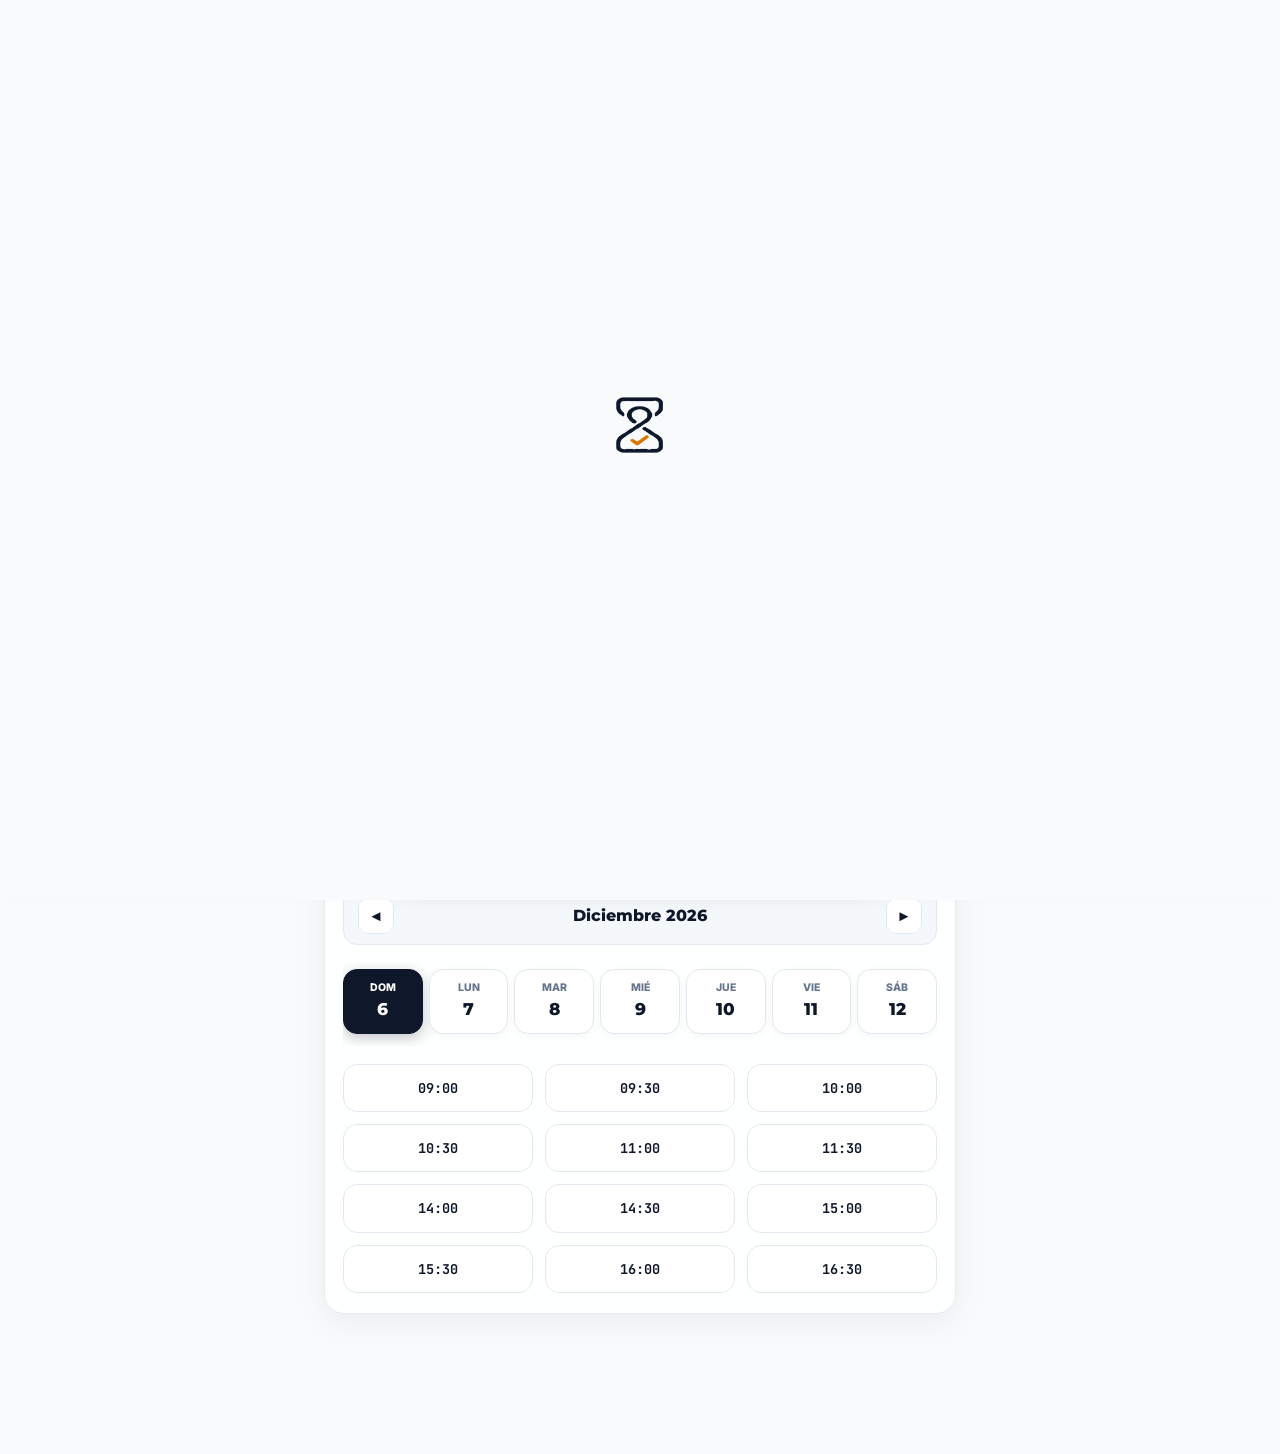
==== commit 64600b22: "fix(all): transparent icons, correct theme-color meta, dual brand/client header, bottom nav dark cla" ====
--- a/static/index.html
+++ b/static/index.html
@@ -7,23 +7,32 @@
   <meta property="og:title" content="Consultorio Dr. Alejandro Pérez">
   <meta property="og:description" content="Agenda de turnos online">
   <link rel="icon" type="image/png" href="/static/favicon.png">
+  <meta name="theme-color" media="(prefers-color-scheme: light)" content="#F8FAFC">
+  <meta name="theme-color" media="(prefers-color-scheme: dark)" content="#1D2524">
+  <meta name="theme-color" content="#F8FAFC" id="meta-theme-color">
   <script>
     (function() {
       try {
         var saved = localStorage.getItem('prontoturno_theme');
-        var isDark = saved === 'dark' || (!saved && window.matchMedia && window.matchMedia('(prefers-color-scheme: dark)').matches);
+        var prefersDark = window.matchMedia && window.matchMedia('(prefers-color-scheme: dark)').matches;
+        var isDark = saved === 'dark' || (!saved && prefersDark);
+        var root = document.documentElement;
+        var color = isDark ? '#1D2524' : '#F8FAFC';
         if (isDark) {
-          document.documentElement.classList.add('dark');
-          document.documentElement.classList.remove('light');
+          root.classList.add('dark');
+          root.classList.remove('light');
         } else {
-          document.documentElement.classList.remove('dark');
-          document.documentElement.classList.add('light');
+          root.classList.remove('dark');
+          root.classList.add('light');
+        }
+        var metas = document.querySelectorAll('meta[name="theme-color"]');
+        for (var i = 0; i < metas.length; i++) {
+          metas[i].setAttribute('content', color);
         }
       } catch(e) {}
     })();
   </script>
-  <meta name="theme-color" content="#F8FAFC" id="meta-theme-color">
-  <link rel="apple-touch-icon" href="/static/img/icon-192.png">
+  <link rel="apple-touch-icon" href="/static/icons/icon-192.png">
   <link rel="manifest" href="/static/manifest.json">
   <meta name="apple-mobile-web-app-capable" content="yes">
   <meta name="apple-mobile-web-app-status-bar-style" content="default">
@@ -32,7 +41,7 @@
   <link href="https://fonts.googleapis.com/css2?family=Inter:wght@400;500;600;700&family=Montserrat:wght@600;700;800&family=JetBrains+Mono:wght@500;600;700&display=swap" rel="stylesheet"/>
   
   <!-- CSS Personalizado Ultra-Ajustado -->
-  <link rel="stylesheet" href="/static/css/styles.css?v=20260904-obsidian-v12">
+  <link rel="stylesheet" href="/static/css/styles.css?v=20260905-logo-size-v21">
 </head>
 <body>
 
--- a/static/css/styles.css
+++ b/static/css/styles.css
@@ -95,12 +95,12 @@
 }
 
 .splash-logo-container {
-  width: 96px;
-  height: 96px;
+  width: 72px;
+  height: 72px;
   display: flex;
   align-items: center;
   justify-content: center;
-  animation: splashBreathe 2.8s ease-in-out infinite;
+  animation: splashBreathe 2.6s ease-in-out infinite;
 }
 
 .splash-logo-img {
@@ -137,23 +137,23 @@
 }
 
 @keyframes splashBreathe {
-  0% { transform: scale(1); filter: drop-shadow(0 4px 12px rgba(15, 23, 42, 0.08)); }
-  50% { transform: scale(1.09); filter: drop-shadow(0 10px 24px rgba(214, 194, 101, 0.25)); }
+  0%   { transform: scale(1); filter: drop-shadow(0 4px 12px rgba(15, 23, 42, 0.08)); }
+  50%  { transform: scale(1.08); filter: drop-shadow(0 8px 20px rgba(214, 194, 101, 0.25)); }
   100% { transform: scale(1); filter: drop-shadow(0 4px 12px rgba(15, 23, 42, 0.08)); }
 }
 
 .splash-brand-title {
   display: flex;
   align-items: baseline;
-  gap: 6px;
+  gap: 5px;
   opacity: 0;
-  transform: translateX(-40px);
-  animation: splashSlidePauseExit 2.2s cubic-bezier(0.22, 1, 0.36, 1) 0.15s forwards;
+  transform: translateX(-35px);
+  animation: splashSlidePauseExit 2.1s cubic-bezier(0.25, 1, 0.35, 1) 0.1s forwards;
 }
 
 .splash-brand-name {
   font-family: 'Montserrat', sans-serif;
-  font-size: 26px;
+  font-size: 22px;
   font-weight: 800;
   letter-spacing: -0.03em;
   color: #0F172A;
@@ -166,7 +166,7 @@
 
 .splash-brand-badge {
   font-family: 'Montserrat', sans-serif;
-  font-size: 16px;
+  font-size: 13px;
   font-weight: 800;
   color: #D97706;
 }
@@ -177,22 +177,10 @@
 }
 
 @keyframes splashSlidePauseExit {
-  0% {
-    opacity: 0;
-    transform: translateX(-45px);
-  }
-  25% {
-    opacity: 1;
-    transform: translateX(0);
-  }
-  75% {
-    opacity: 1;
-    transform: translateX(0);
-  }
-  100% {
-    opacity: 0;
-    transform: translateX(35px);
-  }
+  0%  { opacity: 0; transform: translateX(-40px); }
+  22% { opacity: 1; transform: translateX(0); }
+  75% { opacity: 1; transform: translateX(0); }
+  100%{ opacity: 0; transform: translateX(35px); }
 }
 
 /* App Main Container */
@@ -240,8 +228,8 @@
 }
 
 .prontoturno-header-icon {
-  width: 32px;
-  height: 32px;
+  width: 26px;
+  height: 26px;
   object-fit: contain;
   flex-shrink: 0;
   display: block;
@@ -250,21 +238,21 @@
 .brand-title-box {
   display: flex;
   align-items: baseline;
-  gap: 5px;
+  gap: 4px;
 }
 
 .brand-name {
   font-family: 'Montserrat', sans-serif;
-  font-size: 20px;
+  font-size: 15px;
   font-weight: 800;
   color: var(--primary-navy);
-  letter-spacing: -0.03em;
+  letter-spacing: -0.02em;
   line-height: 1;
 }
 
 .brand-badge-app {
   font-family: 'Montserrat', sans-serif;
-  font-size: 13px;
+  font-size: 10px;
   font-weight: 800;
   color: var(--secondary-amber);
   letter-spacing: -0.01em;
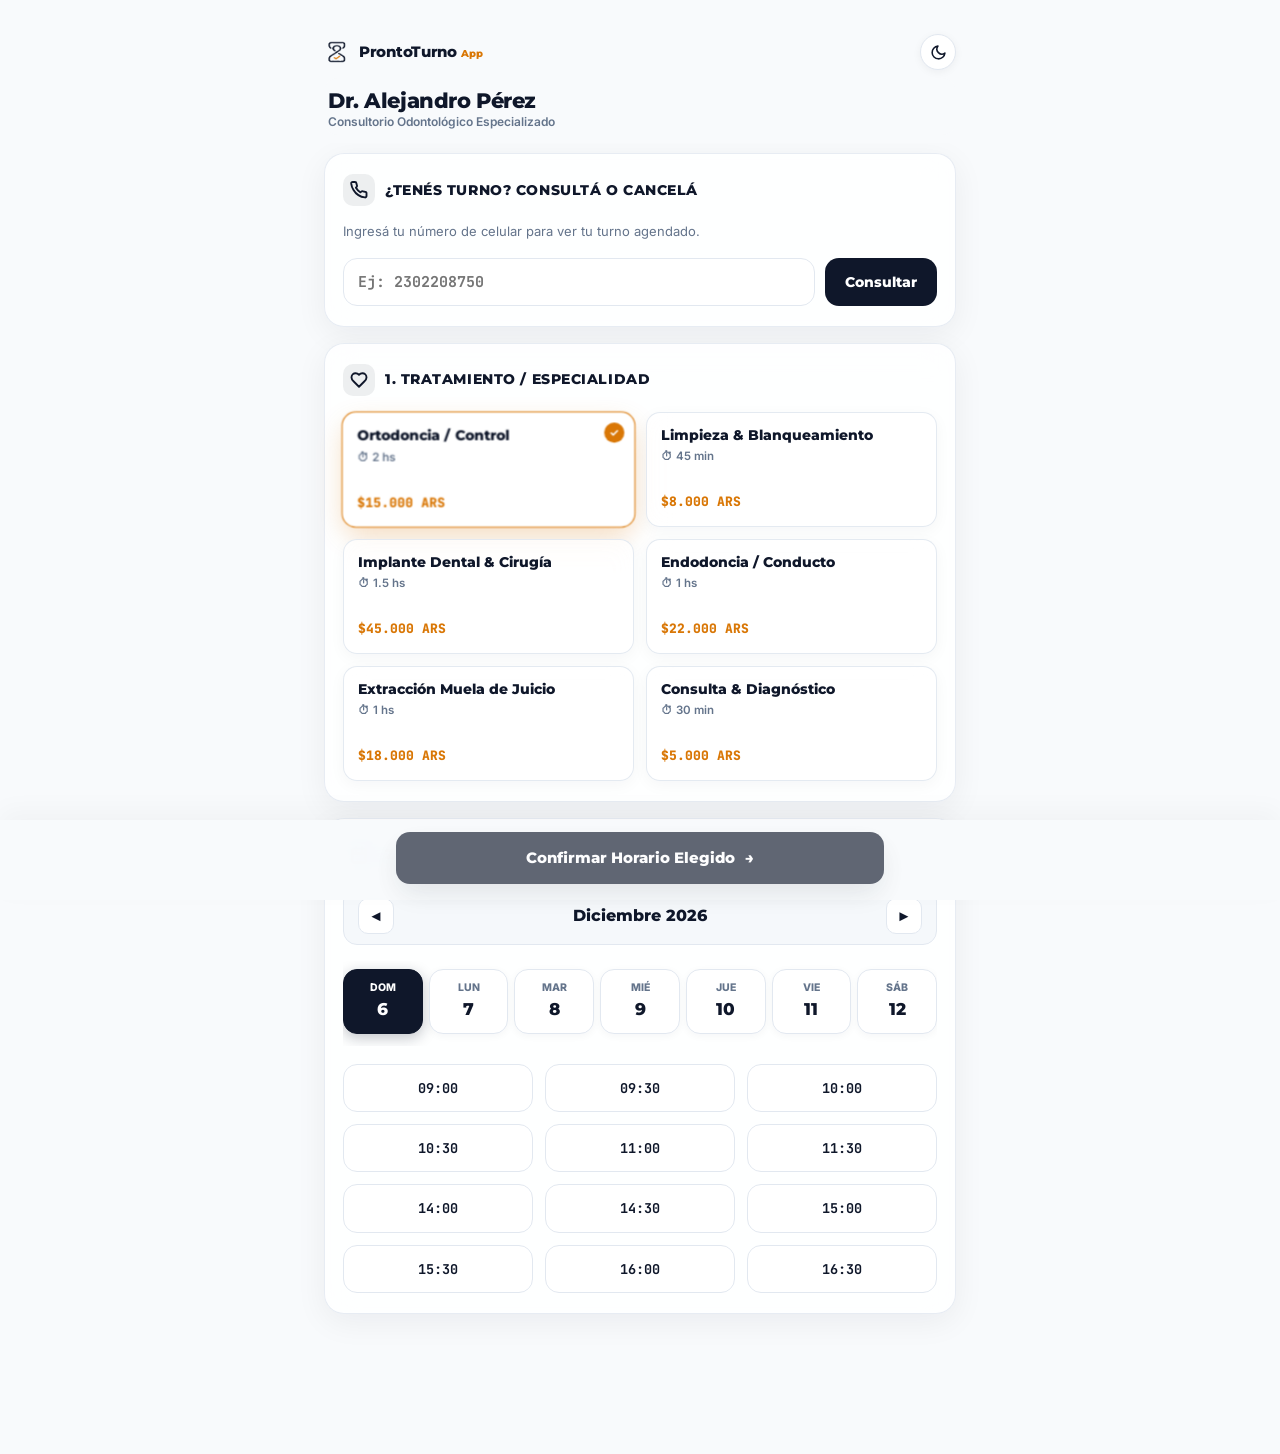
==== commit 90f5408d: "fix(theme): dark status bar root fix, solid-first splash screen, and SW v24" ====
--- a/static/index.html
+++ b/static/index.html
@@ -7,9 +7,9 @@
   <meta property="og:title" content="Consultorio Dr. Alejandro Pérez">
   <meta property="og:description" content="Agenda de turnos online">
   <link rel="icon" type="image/png" href="/static/favicon.png">
-  <meta name="theme-color" media="(prefers-color-scheme: light)" content="#F8FAFC">
-  <meta name="theme-color" media="(prefers-color-scheme: dark)" content="#1D2524">
-  <meta name="theme-color" content="#F8FAFC" id="meta-theme-color">
+  <meta name="theme-color" content="#1D2524" id="meta-theme-color">
+  <meta name="apple-mobile-web-app-capable" content="yes">
+  <meta name="apple-mobile-web-app-status-bar-style" content="black-translucent">
   <script>
     (function() {
       try {
@@ -25,23 +25,27 @@
           root.classList.remove('dark');
           root.classList.add('light');
         }
-        var metas = document.querySelectorAll('meta[name="theme-color"]');
-        for (var i = 0; i < metas.length; i++) {
-          metas[i].setAttribute('content', color);
+        var m = document.getElementById('meta-theme-color');
+        if (m) {
+          m.content = color;
+        } else {
+          var newM = document.createElement('meta');
+          newM.name = 'theme-color';
+          newM.id = 'meta-theme-color';
+          newM.content = color;
+          document.head.appendChild(newM);
         }
       } catch(e) {}
     })();
   </script>
   <link rel="apple-touch-icon" href="/static/icons/icon-192.png">
   <link rel="manifest" href="/static/manifest.json">
-  <meta name="apple-mobile-web-app-capable" content="yes">
-  <meta name="apple-mobile-web-app-status-bar-style" content="default">
   
   <!-- Fonts: Montserrat, Inter, JetBrains Mono -->
   <link href="https://fonts.googleapis.com/css2?family=Inter:wght@400;500;600;700&family=Montserrat:wght@600;700;800&family=JetBrains+Mono:wght@500;600;700&display=swap" rel="stylesheet"/>
   
   <!-- CSS Personalizado Ultra-Ajustado -->
-  <link rel="stylesheet" href="/static/css/styles.css?v=20260905-logo-size-v21">
+  <link rel="stylesheet" href="/static/css/styles.css?v=20260905-logo-size-v22">
 </head>
 <body>
 
--- a/static/css/styles.css
+++ b/static/css/styles.css
@@ -47,6 +47,14 @@
   -webkit-tap-highlight-color: transparent;
 }
 
+html {
+  background-color: #F8FAFC;
+}
+
+html.dark {
+  background-color: #1D2524 !important;
+}
+
 body {
   font-family: 'Inter', sans-serif;
   background-color: var(--bg-neutral);
@@ -70,7 +78,7 @@
   align-items: center;
   justify-content: center;
   background-color: #F8FAFC;
-  transition: opacity 0.6s cubic-bezier(0.16, 1, 0.3, 1), visibility 0.6s ease;
+  transition: opacity 0.4s cubic-bezier(0.16, 1, 0.3, 1), visibility 0.4s ease;
   pointer-events: all;
 }
 
@@ -85,22 +93,30 @@
   pointer-events: none;
 }
 
+/* Contenido oculto inicialmente: fondo sólido primero */
 .splash-content-box {
   display: flex;
   flex-direction: column;
   align-items: center;
   justify-content: center;
-  gap: 18px;
+  gap: 14px;
   user-select: none;
+  opacity: 0;
+  animation: splashAppear 0.45s ease-out 0.2s forwards;
+}
+
+@keyframes splashAppear {
+  0%   { opacity: 0; transform: scale(0.96); }
+  100% { opacity: 1; transform: scale(1); }
 }
 
 .splash-logo-container {
-  width: 72px;
-  height: 72px;
+  width: 68px;
+  height: 68px;
   display: flex;
   align-items: center;
   justify-content: center;
-  animation: splashBreathe 2.6s ease-in-out infinite;
+  animation: splashBreathe 2.4s ease-in-out infinite;
 }
 
 .splash-logo-img {
